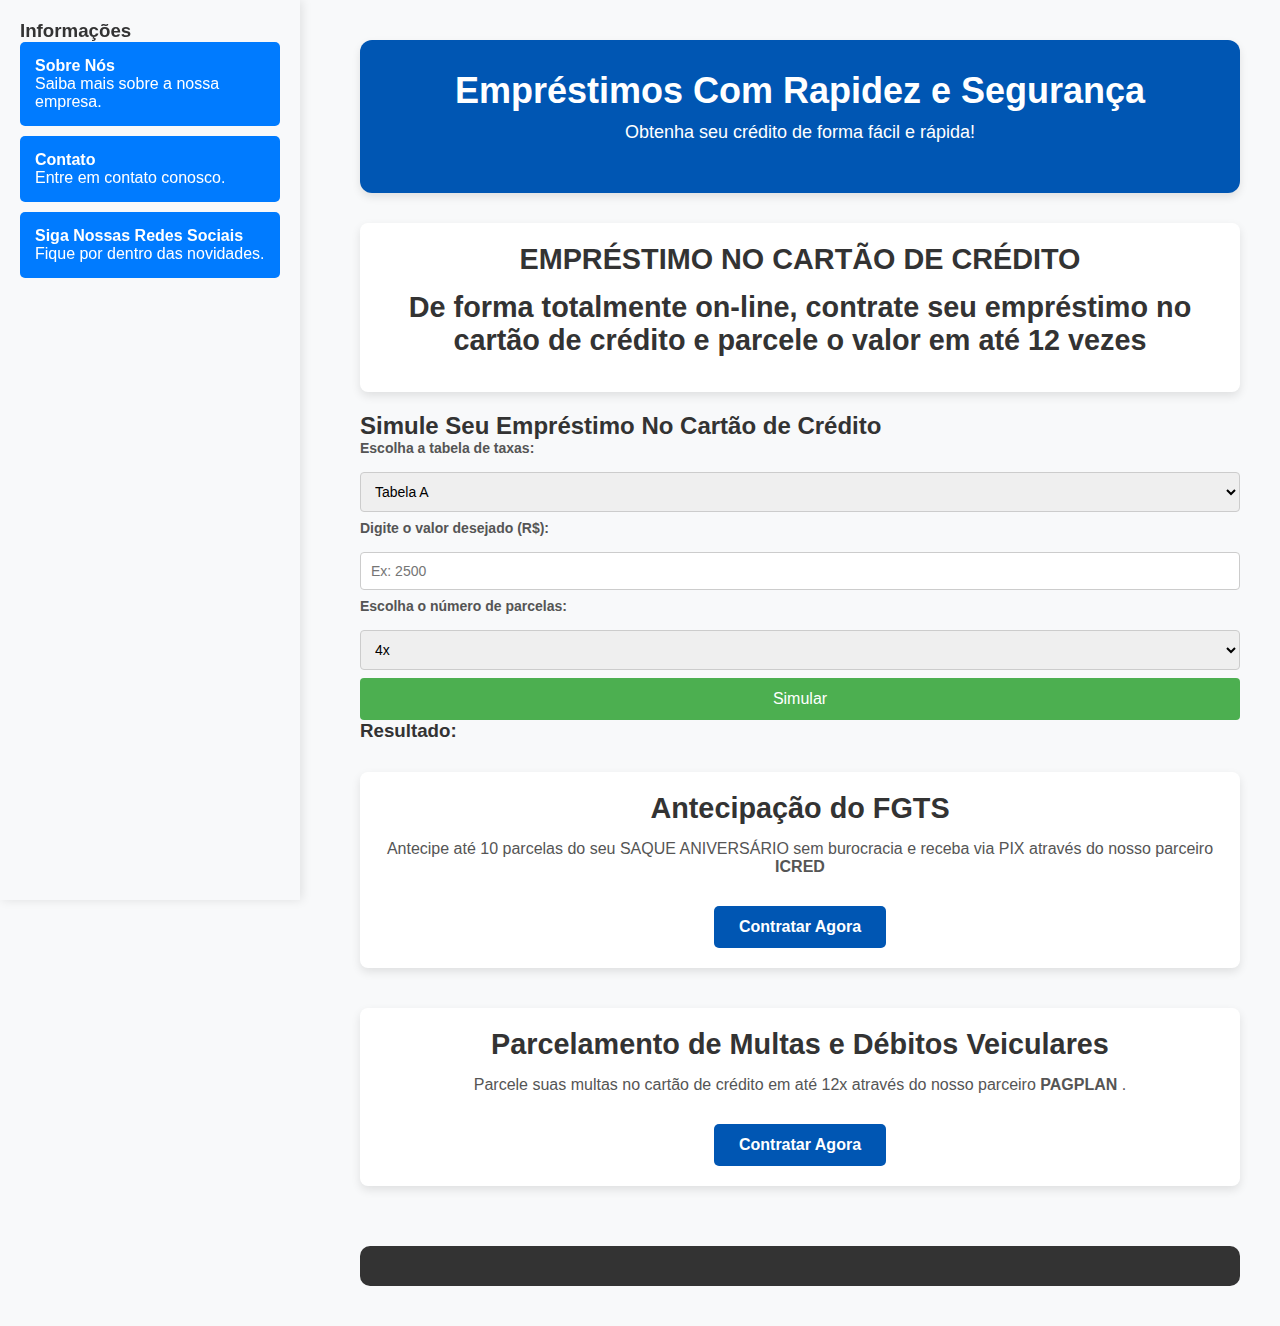
==== index.html @ 06c04c15 "Add files via upload" ====
<!DOCTYPE html>
<html lang="pt-br">
<head>
  <meta charset="UTF-8">
  <meta name="viewport" content="width=device-width, initial-scale=1.0">
  <title>Empréstimos Com Rapidez e Segurança</title>
  <link rel="stylesheet" href="style.css">
  <style>
    /* Estilo para a lateral esquerda com as caixinhas */
    .lateral-esquerda {
      position: fixed;
      top: 0;
      left: 0;
      width: 300px;
      height: 100%;
      background-color: #f8f9fa;
      padding: 20px;
      box-shadow: 2px 0px 10px rgba(0, 0, 0, 0.1);
    }

    .lateral-esquerda h3 {
      margin-top: 0;
    }

    .caixa {
      background-color: #007bff;
      color: white;
      padding: 15px;
      margin-bottom: 10px;
      border-radius: 5px;
      cursor: pointer;
      transition: background-color 0.3s;
    }

    .caixa:hover {
      background-color: #0056b3;
    }

    #conteudo {
      margin-left: 320px;
      padding: 20px;
    }
  </style>
</head>
<body>
  <!-- Lateral esquerda -->
  <div class="lateral-esquerda">
    <h3>Informações</h3>
    <div class="caixa">
      <h4>Sobre Nós</h4>
      <p>Saiba mais sobre a nossa empresa.</p>
    </div>
    <div class="caixa">
      <h4>Contato</h4>
      <p>Entre em contato conosco.</p>
    </div>
    <div class="caixa">
      <h4>Siga Nossas Redes Sociais</h4>
      <p>Fique por dentro das novidades.</p>
    </div>
  </div>

  <!-- Conteúdo do site -->
  <div id="conteudo">
    <header>
      <h1>Empréstimos Com Rapidez e Segurança</h1>
      <p>Obtenha seu crédito de forma fácil e rápida!</p>
    </header>
    <section class="produtos">
      <div class="produto">
        <h2>EMPRÉSTIMO NO CARTÃO DE CRÉDITO</h2>
        <h2>De forma totalmente on-line, contrate seu empréstimo no cartão de crédito e parcele o valor em até 12 vezes</h2>
      </div>
    </section>
    <section id="simulador">
      <h2>Simule Seu Empréstimo No Cartão de Crédito</h2>
      <label for="tabela">Escolha a tabela de taxas:</label>
      <select id="tabela">
          <option value="A">Tabela A</option>
          <option value="B">Tabela B</option>
          <option value="C">Tabela C</option>
          <option value="D">Tabela D</option>
          <option value="E">Tabela E</option>
          <option value="F">Tabela F</option>
          <option value="G">Tabela G</option>
          <option value="H">Tabela H</option>
          <option value="I">Tabela I</option>
          <option value="J">Tabela J</option>
          <option value="K">Tabela K</option>
          <option value="L">Tabela L</option>
          <option value="M">Tabela M</option>
          <option value="N">Tabela N</option>
      </select>
      <label for="valor">Digite o valor desejado (R$):</label>
      <input type="number" id="valor" placeholder="Ex: 2500">
      <label for="parcelas">Escolha o número de parcelas:</label>
      <select id="parcelas">
          <option value="4">4x</option>
          <option value="6">6x</option>
          <option value="8">8x</option>
          <option value="10">10x</option>
          <option value="12">12x</option>
      </select>
      <button onclick="simular()">Simular</button>
      <h3>Resultado:</h3>
      <p id="resultado"></p>
      
      <!-- Campo de WhatsApp será exibido após a simulação -->
      <div id="campo-whatsapp" style="display:none;">
        <label for="whatsapp">Digite seu DDD e número de telefone:</label>
        <input type="text" id="whatsapp" placeholder="Ex: 11 91234-5678">
        <button id="Contratar-agora" onclick="enviarContratacao()">Enviar Proposta Para o Whatsapp</button>
      </div>
  </section>
  <section class="produtos">
    <div class="produto">
      <h2>Antecipação do FGTS</h2>
      <p>Antecipe até 10 parcelas do seu SAQUE ANIVERSÁRIO sem burocracia e receba via PIX através do nosso parceiro <strong>ICRED</strong> </p>
      <a href="https://link.icred.app/7B1L5Yd" target="_blank">Contratar Agora</a>
    </div>
    <div class="produto">
      <h2>Parcelamento de Multas e Débitos Veiculares</h2>
      <p>Parcele suas multas no cartão de crédito em até 12x através do nosso parceiro <strong>PAGPLAN</strong> .</p>
      <a href="https://menortaxa.pagplan.com.br/wsdigital/" target="_blank">Contratar Agora</a>
    </div>
  </section>
    <footer>
    </footer>
  </div>

  <script>
    // Tabelas de Taxas Baseadas em R$ 1.000,00
    const tabelas = {
        "A": { "4": 455.09, "6": 304.80, "8": 229.67, "10": 184.59, "12": 154.54 },
        "B": { "4": 442.85, "6": 296.61, "8": 223.50, "10": 179.64, "12": 150.40 },
        "C": { "4": 430.61, "6": 288.42, "8": 217.33, "10": 174.68, "12": 146.25 },
        "D": { "4": 418.38, "6": 280.23, "8": 211.16, "10": 169.73, "12": 142.11 },
        "E": { "4": 406.14, "6": 272.04, "8": 205.00, "10": 164.78, "12": 137.96 },
        "F": { "4": 393.90, "6": 263.86, "8": 198.83, "10": 159.82, "12": 133.82 },
        "G": { "4": 381.67, "6": 255.67, "8": 192.67, "10": 154.87, "12": 129.68 },
        "H": { "4": 372.50, "6": 249.52, "8": 188.04, "10": 151.16, "12": 126.57 },
        "I": { "4": 363.50, "6": 243.38, "8": 183.42, "10": 147.45, "12": 123.47 },
        "J": { "4": 354.15, "6": 237.24, "8": 178.80, "10": 143.73, "12": 120.36 },
        "K": { "4": 341.92, "6": 229.06, "8": 172.64, "10": 138.79, "12": 116.22 },
        "L": { "4": 329.69, "6": 220.88, "8": 166.48, "10": 133.84, "12": 112.09 },
        "M": { "4": 320.51, "6": 214.74, "8": 161.86, "10": 130.13, "12": 108.98 },
        "N": { "4": 311.34, "6": 208.60, "8": 157.24, "10": 126.42, "12": 105.86 }
    };

    function simular() {
        var tabelaSelecionada = document.getElementById("tabela").value;
        var valorSolicitado = parseFloat(document.getElementById("valor").value);
        var parcelasSelecionadas = document.getElementById("parcelas").value;
        var valorFinal = tabelas[tabelaSelecionada][parcelasSelecionadas];

        // Calcular valor final baseado na tabela e valor solicitado
        var valorTotal = (valorSolicitado / 1000) * valorFinal;

        // Calcular o limite necessário do cartão
        var limiteNecessario = valorTotal * parcelasSelecionadas;

        // Exibir a simulação formatada na tela
        document.getElementById("resultado").innerHTML = 
            `Valor total: <strong>R$ ${valorTotal.toLocaleString('pt-BR', { style: 'currency', currency: 'BRL' })} (em ${parcelasSelecionadas} meses)</strong><br>` +
            `Limite Necessário do Cartão: <strong>R$ ${limiteNecessario.toLocaleString('pt-BR', { style: 'currency', currency: 'BRL' })}</strong>`;

        // Exibir o campo de WhatsApp
        document.getElementById("campo-whatsapp").style.display = "block";
    }

    function enviarContratacao() {
        var telefone = document.getElementById("whatsapp").value;
        var numeroCompleto = "55" + telefone.replace(/\D/g, ''); // Formatar número de telefone para o formato brasileiro

        var tabelaSelecionada = document.getElementById("tabela").value;
        var valorSolicitado = parseFloat(document.getElementById("valor").value);
        var parcelasSelecionadas = document.getElementById("parcelas").value;
        var valorFinal = tabelas[tabelaSelecionada][parcelasSelecionadas];

        // Calcular o valor da parcela
        var valorParcela = valorFinal / 1000 * valorSolicitado;

        // Calcular o limite necessário do cartão
        var limiteNecessario = valorParcela * parcelasSelecionadas;

         // Criar o objeto com os links de autocontratação
    const linksAutocontracao = {
        "A": "https://emprestimo.ayude.com.br/a0b40421-c81d-4756-8adf-67a93f4a9d04",
        "B": "https://emprestimo.ayude.com.br/52f60a91-cf7a-44ab-8305-a6c2c9c3b5b7",
        "C": "https://emprestimo.ayude.com.br/ef2e0e7a-abee-42a7-9d4c-516f17f25448",
        "D": "https://emprestimo.ayude.com.br/70e7fbe1-e550-43c7-a27b-e0556a46a1aa",
        "E": "https://emprestimo.ayude.com.br/4e18d1c4-895e-43d6-b50e-2945b4dcd970",
        "F": "https://emprestimo.ayude.com.br/1ac233ef-6a74-419d-b959-e1fec3152959",
        "G": "https://emprestimo.ayude.com.br/0030a89b-c170-47f4-9852-8e3437e05594",
        "H": "https://emprestimo.ayude.com.br/40e374a8-b685-4ac7-bc79-de4bc91517f4",
        "I": "https://emprestimo.ayude.com.br/bf92b39a-aba4-4859-8dd3-7ef33419fac4",
        "J": "https://emprestimo.ayude.com.br/91da67e8-3ad4-4a4d-9a76-81549c79c0bc",
        "K": "https://emprestimo.ayude.com.br/05a3e9ed-38c6-447d-ab7f-382639de06a1",
        "L": "https://emprestimo.ayude.com.br/086c8634-874c-49ec-a133-819a03d54d82",
        "M": "https://emprestimo.ayude.com.br/f52866b5-8f18-44b1-9b22-377d06630faa",
        "N": "https://emprestimo.ayude.com.br/0fef48dc-eace-44fd-ab13-8a5cbc01abab",
    };

    // Pegar o link da tabela selecionada
    var linkAutocontracao = linksAutocontracao[tabelaSelecionada];

        // Formatar a mensagem com o padrão solicitado
        var mensagem = encodeURIComponent(
            `Empréstimo solicitado: *Empréstimo no cartão*\n` +
            `Tabela: ${tabelaSelecionada}\n` +
            `Valor: *R$ ${valorSolicitado.toLocaleString('pt-BR', { style: 'currency', currency: 'BRL' })}*\n` +
            `Parcelas: *${parcelasSelecionadas}x*\n` +
            `Valor da parcela: *R$ ${valorParcela.toLocaleString('pt-BR', { style: 'currency', currency: 'BRL' })}*\n` +
            `Limite necessário do cartão: *R$ ${limiteNecessario.toLocaleString('pt-BR', { style: 'currency', currency: 'BRL' })}*\n` +
            `Abaixo o link de contratação: ${linkAutocontracao}`
        );

        var linkWhatsApp = `https://wa.me/${numeroCompleto}?text=${mensagem}`;
        window.open(linkWhatsApp, '_blank');
    }
  </script>
</body>
</html>
---- style.css ----
* {
  margin: 0;
  padding: 0;
  box-sizing: border-box;
  font-family: 'Arial', sans-serif;
}

body {
  background-color: #f8f9fa; /* Cor de fundo mais suave */
  color: #333;
  padding: 20px;
}

header {
  background-color: #0056b3; /* Azul escuro mais sério */
  color: white;
  padding: 30px;
  border-radius: 12px;
  box-shadow: 0 4px 8px rgba(0, 0, 0, 0.1);
  text-align: center;
}

header h1 {
  font-size: 36px;
  font-weight: bold;
  margin-bottom: 10px;
}

header p {
  font-size: 18px;
  margin-bottom: 20px;
}

.whatsapp-btn {
  display: inline-block;
  margin-top: 20px;
  padding: 12px 25px;
  background-color: #25d366; /* Cor do WhatsApp */
  color: white;
  text-decoration: none;
  border-radius: 5px;
  font-weight: bold;
  font-size: 16px;
}

.produtos {
  display: flex;
  flex-wrap: wrap;
  justify-content: center;
  gap: 20px;
  margin-top: 30px;
}

.produto {
  width: 100%;  /* Faz a div ocupar toda a largura disponível */
  box-sizing: border-box;  /* Inclui o padding e border no cálculo da largura */
  padding: 20px;
  background-color: #ffffff;  /* Cor de fundo opcional */
  margin-bottom: 20px;  /* Distância entre as caixinhas */
  border-radius: 8px;  /* Bordas arredondadas */
  box-shadow: 0px 4px 10px rgba(0, 0, 0, 0.1);  /* Sombra opcional */
  text-align: center;  /* Centraliza o texto dentro da div */
  display: flex;
  flex-direction: column;
  justify-content: center;
  align-items: center;
}

.produto:hover {
  transform: translateY(-10px);
  box-shadow: 0 6px 20px rgba(0, 0, 0, 0.15);
}

.produto h2 {
  font-size: 1.8em;  /* Tamanho maior do título */
  font-weight: bold;
  color: #333;
  margin-bottom: 15px;
}

.produto p {
  font-size: 16px;
  color: #555;
  margin-bottom: 15px;
}

.produto a {
  display: inline-block;
  margin-top: 15px;
  padding: 12px 25px;
  background-color: #0056b3;
  color: white;
  text-decoration: none;
  border-radius: 5px;
  font-size: 16px;
  font-weight: bold;
  transition: background-color 0.3s ease;
}

.produto a:hover {
  background-color: #003d80; /* Tom mais escuro de azul */
}

footer {
  margin-top: 40px;
  padding: 20px;
  background-color: #333;
  color: white;
  text-align: center;
  border-radius: 10px;
  font-size: 14px;
}

footer p {
  margin-top: 10px;
}

/* Estilo geral do formulário */
#formulario-emprestimo {
  max-width: 500px;
  margin: 20px auto;
  padding: 20px;
  border: 1px solid #ddd;
  border-radius: 8px;
  background-color: #f9f9f9;
  box-shadow: 0 4px 8px rgba(0, 0, 0, 0.1);
}

/* Estilo do título */
#formulario-emprestimo h2 {
  text-align: center;
  color: #333;
  margin-bottom: 20px;
}

/* Estilo para os rótulos (labels) */
label {
  display: block;
  font-size: 14px;
  font-weight: bold;
  margin-bottom: 8px;
  color: #555;
}

/* Estilo para os campos de entrada (inputs e selects) */
input[type="text"], input[type="number"], select {
  width: 100%;
  padding: 10px;
  margin: 8px 0;
  border: 1px solid #ccc;
  border-radius: 4px;
  font-size: 14px;
  box-sizing: border-box;
}

input[readonly] {
  background-color: #f1f1f1;
  cursor: not-allowed;
}

/* Estilo para o botão */
button {
  width: 100%;
  padding: 12px;
  font-size: 16px;
  background-color: #4CAF50;
  color: white;
  border: none;
  border-radius: 4px;
  cursor: pointer;
}

button:hover {
  background-color: #45a049;
}

/* Estilo para os campos obrigatórios */
input[required], select[required] {
  background-color: #fff6e5;
}

/* Estilo de foco nos campos */
input:focus, select:focus {
  border-color: #4CAF50;
  outline: none;
}
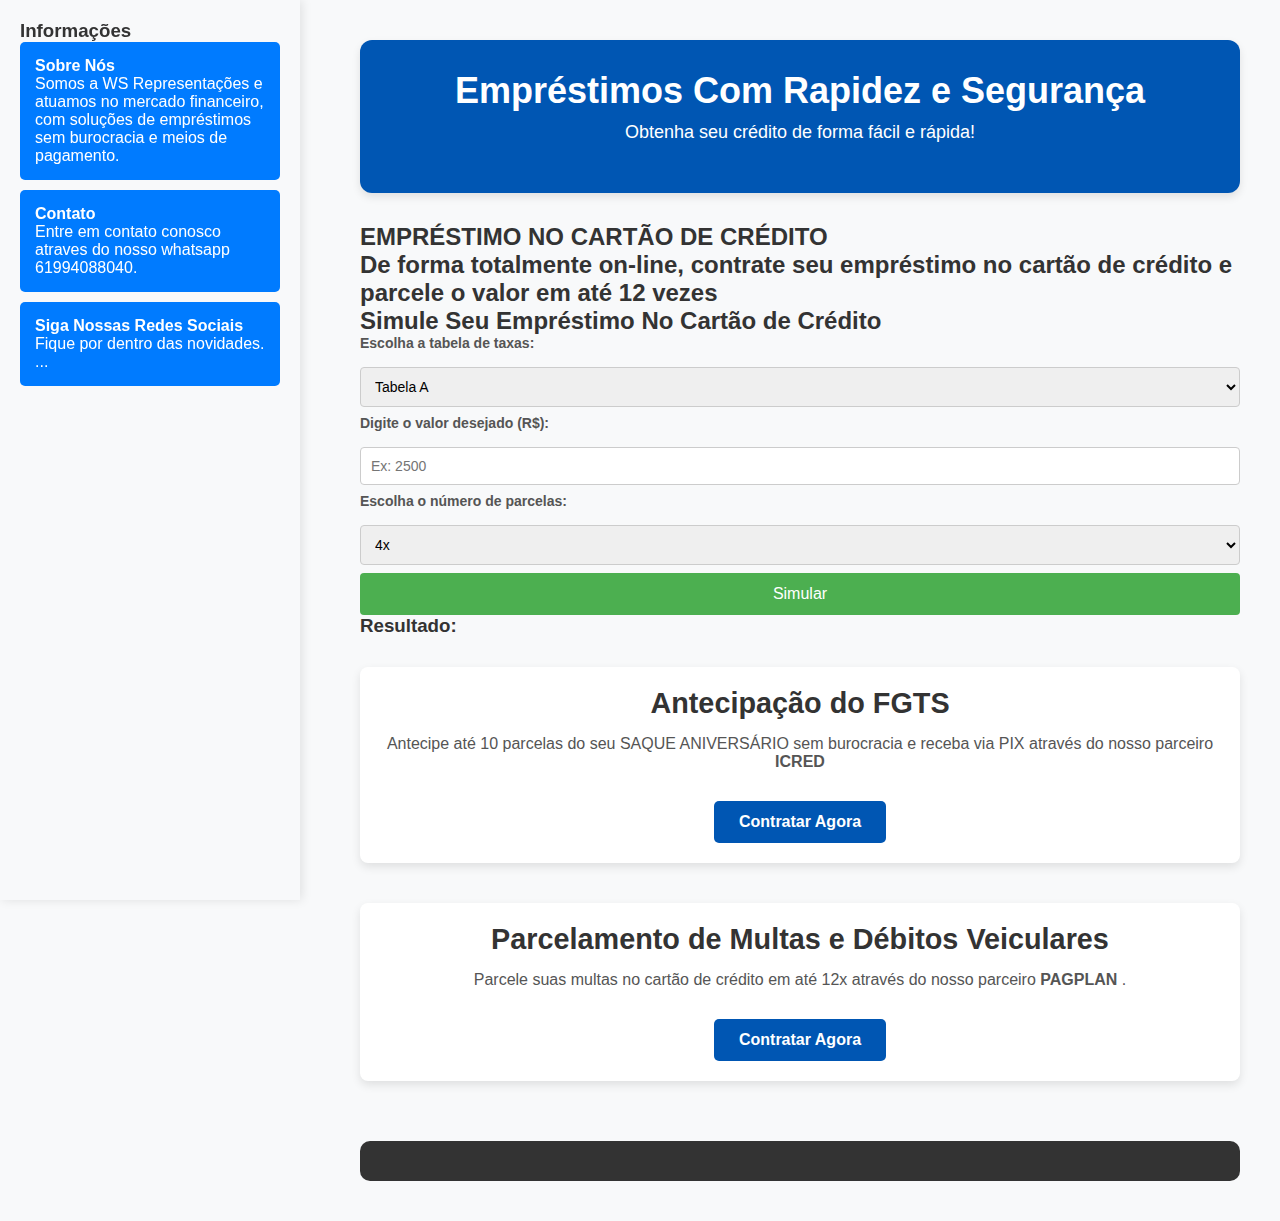
==== commit 8446a0c7: "Update index.html" ====
--- a/index.html
+++ b/index.html
@@ -48,15 +48,16 @@
     <h3>Informações</h3>
     <div class="caixa">
       <h4>Sobre Nós</h4>
-      <p>Saiba mais sobre a nossa empresa.</p>
+      <p>Somos a WS Representações e atuamos no mercado financeiro, com soluções de empréstimos sem burocracia e meios de pagamento.</p>
     </div>
     <div class="caixa">
       <h4>Contato</h4>
-      <p>Entre em contato conosco.</p>
+      <p>Entre em contato conosco atraves do nosso whatsapp 61994088040.</p>
     </div>
     <div class="caixa">
       <h4>Siga Nossas Redes Sociais</h4>
       <p>Fique por dentro das novidades.</p>
+      <p>...</p>
     </div>
   </div>
 
@@ -67,7 +68,7 @@
       <p>Obtenha seu crédito de forma fácil e rápida!</p>
     </header>
     <section class="produtos">
-      <div class="produto">
+      <div class="produto-cartao">
         <h2>EMPRÉSTIMO NO CARTÃO DE CRÉDITO</h2>
         <h2>De forma totalmente on-line, contrate seu empréstimo no cartão de crédito e parcele o valor em até 12 vezes</h2>
       </div>
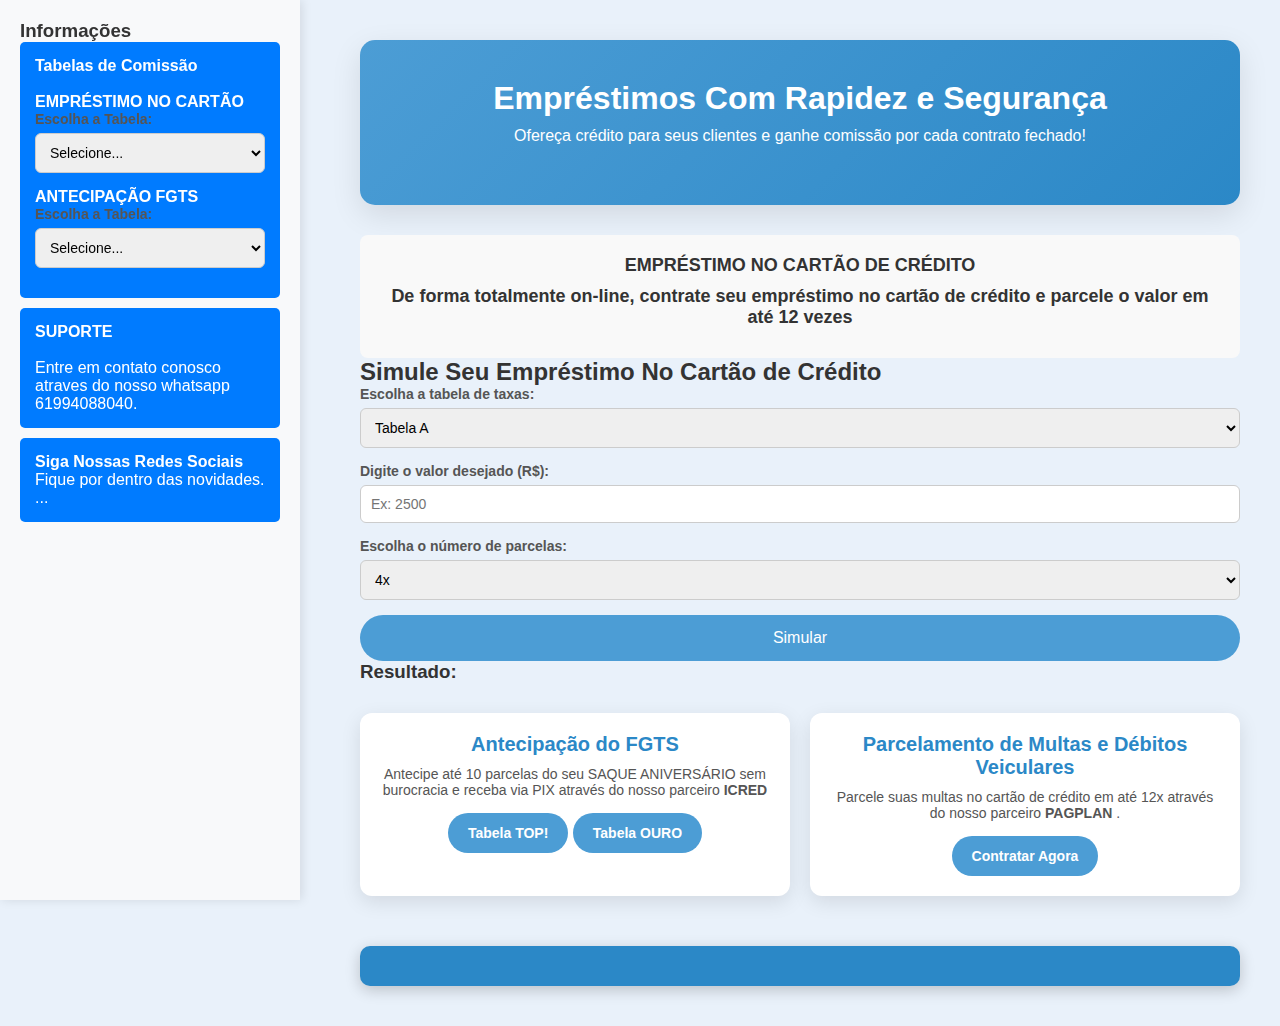
==== commit e2c2d524: "Update index.html" ====
--- a/index.html
+++ b/index.html
@@ -47,11 +47,105 @@
   <div class="lateral-esquerda">
     <h3>Informações</h3>
     <div class="caixa">
-      <h4>Sobre Nós</h4>
-      <p>Somos a WS Representações e atuamos no mercado financeiro, com soluções de empréstimos sem burocracia e meios de pagamento.</p>
-    </div>
+        <h4>Tabelas de Comissão</h4><br>
+
+        <h4>EMPRÉSTIMO NO CARTÃO</h4>
+        <label for="selecaoEmprestimo">Escolha a Tabela:</label>
+        <select id="selecaoEmprestimo">
+            <option value="" disabled selected>Selecione...</option>
+            <option value="14.5">Tabela A</option>
+            <option value="13.5">Tabela B</option>
+            <option value="12.5">Tabela C</option>
+            <option value="11.0">Tabela D</option>
+            <option value="10.0">Tabela E</option>
+            <option value="9.0">Tabela F</option>
+            <option value="8.0">Tabela G</option>
+            <option value="7.0">Tabela H</option>
+            <option value="6.5">Tabela I</option>
+            <option value="5.5">Tabela J</option>
+            <option value="4.5">Tabela K</option>
+            <option value="3.5">Tabela L</option>
+            <option value="2.5">Tabela M</option>
+            <option value="1.5">Tabela N</option>
+        </select>
+        <p id="resultadoEmprestimo"></p>
+
+        <h4>ANTECIPAÇÃO FGTS</h4>
+        <label for="selecaoFGTS">Escolha a Tabela:</label>
+        <select id="selecaoFGTS">
+            <option value="" disabled selected>Selecione...</option>
+            <option value="27.0">Tabela TOP</option>
+            <option value="6.0">Tabela Ouro</option>
+        </select>
+
+        <div id="contratoContainer" style="display: none;">
+            <label for="valorContrato">Valor do Contrato:</label>
+            <select id="valorContrato">
+                <option value="" disabled selected>Selecione...</option>
+                <option value="12">R$ 0,00 - R$ 99,99</option>
+                <option value="10">R$ 100,00 - R$ 399,99</option>
+                <option value="7">R$ 400,00 - R$ 4.999,99</option>
+                <option value="6">R$ 5.000,00 - R$ 9.999,99</option>
+                <option value="5">R$ 10.000,00 - R$ 19.999,99</option>
+                <option value="3.5">acima de R$ 20.000,00</option>
+            </select>
+        </div>
+
+        <p id="resultadoFGTS"></p>
+    </div>
+    <script>
+      // Função para formatar valores percentuais no padrão brasileiro
+      function formatarPercentual(valor) {
+          return new Intl.NumberFormat("pt-BR", {
+              minimumFractionDigits: 2,
+              maximumFractionDigits: 2
+          }).format(valor) + "%";
+      }
+  
+      // Função para formatar valores monetários (R$) no padrão brasileiro
+      function formatarMoeda(valor) {
+          return new Intl.NumberFormat("pt-BR", {
+              style: "currency",
+              currency: "BRL",
+              minimumFractionDigits: 2,
+              maximumFractionDigits: 2
+          }).format(valor);
+      }
+  
+      function atualizarComissao(selectId, resultadoId) {
+          document.getElementById(selectId).addEventListener("change", function () {
+              let valor = this.value;
+              let texto = this.options[this.selectedIndex].text;
+              document.getElementById(resultadoId).innerText = `A comissão da ${texto} é ${formatarPercentual(valor)}`;
+          });
+      }
+  
+      atualizarComissao("selecaoEmprestimo", "resultadoEmprestimo");
+  
+      document.getElementById("selecaoFGTS").addEventListener("change", function () {
+          let valorSelecionado = this.value;
+          let textoSelecionado = this.options[this.selectedIndex].text;
+          let resultadoFGTS = document.getElementById("resultadoFGTS");
+          let contratoContainer = document.getElementById("contratoContainer");
+  
+          if (valorSelecionado === "27.0") {
+              contratoContainer.style.display = "block";
+              resultadoFGTS.innerText = ""; // Aguarda seleção do contrato
+          } else {
+              contratoContainer.style.display = "none";
+              resultadoFGTS.innerText = `A comissão da ${textoSelecionado} é ${formatarPercentual(valorSelecionado)}`;
+          }
+      });
+  
+      document.getElementById("valorContrato").addEventListener("change", function () {
+          let valorContrato = this.value;
+          let resultadoFGTS = document.getElementById("resultadoFGTS");
+          resultadoFGTS.innerText = `A comissão para o contrato selecionado é ${formatarMoeda(valorContrato)}`;
+      });
+  </script>
     <div class="caixa">
-      <h4>Contato</h4>
+      <h4>SUPORTE</h4>
+      <br>
       <p>Entre em contato conosco atraves do nosso whatsapp 61994088040.</p>
     </div>
     <div class="caixa">
@@ -65,7 +159,7 @@
   <div id="conteudo">
     <header>
       <h1>Empréstimos Com Rapidez e Segurança</h1>
-      <p>Obtenha seu crédito de forma fácil e rápida!</p>
+      <p>Ofereça crédito para seus clientes e ganhe comissão por cada contrato fechado!</p>
     </header>
     <section class="produtos">
       <div class="produto-cartao">
@@ -108,7 +202,7 @@
       
       <!-- Campo de WhatsApp será exibido após a simulação -->
       <div id="campo-whatsapp" style="display:none;">
-        <label for="whatsapp">Digite seu DDD e número de telefone:</label>
+        <label for="whatsapp">Digite o DDD e número de telefone para envio do link de contratação:</label>
         <input type="text" id="whatsapp" placeholder="Ex: 11 91234-5678">
         <button id="Contratar-agora" onclick="enviarContratacao()">Enviar Proposta Para o Whatsapp</button>
       </div>
@@ -117,7 +211,8 @@
     <div class="produto">
       <h2>Antecipação do FGTS</h2>
       <p>Antecipe até 10 parcelas do seu SAQUE ANIVERSÁRIO sem burocracia e receba via PIX através do nosso parceiro <strong>ICRED</strong> </p>
-      <a href="https://link.icred.app/7B1L5Yd" target="_blank">Contratar Agora</a>
+      <a href="https://link.icred.app/tQirZNZ" target="_blank">Tabela TOP!</a>
+      <a href="https://link.icred.app/jJ0okqZ" target="_blank">Tabela OURO</a>
     </div>
     <div class="produto">
       <h2>Parcelamento de Multas e Débitos Veiculares</h2>
--- a/style.css
+++ b/style.css
@@ -1,3 +1,4 @@
+/* Reset padrão */
 * {
   margin: 0;
   padding: 0;
@@ -6,181 +7,273 @@
 }
 
 body {
-  background-color: #f8f9fa; /* Cor de fundo mais suave */
+  background-color: #e9f1fa;
   color: #333;
   padding: 20px;
 }
 
+/* HEADER */
 header {
-  background-color: #0056b3; /* Azul escuro mais sério */
-  color: white;
-  padding: 30px;
-  border-radius: 12px;
-  box-shadow: 0 4px 8px rgba(0, 0, 0, 0.1);
+  background: linear-gradient(135deg, #4c9dd5, #2b88c7);
+  color: white;
+  padding: 40px 20px;
+  border-radius: 15px;
+  box-shadow: 0 10px 30px rgba(0, 0, 0, 0.1);
   text-align: center;
 }
 
 header h1 {
-  font-size: 36px;
+  font-size: 32px;
   font-weight: bold;
   margin-bottom: 10px;
 }
 
 header p {
-  font-size: 18px;
+  font-size: 16px;
   margin-bottom: 20px;
 }
 
 .whatsapp-btn {
-  display: inline-block;
-  margin-top: 20px;
-  padding: 12px 25px;
-  background-color: #25d366; /* Cor do WhatsApp */
-  color: white;
-  text-decoration: none;
-  border-radius: 5px;
-  font-weight: bold;
-  font-size: 16px;
-}
-
-.produtos {
-  display: flex;
-  flex-wrap: wrap;
-  justify-content: center;
-  gap: 20px;
-  margin-top: 30px;
-}
-
-.produto {
-  width: 100%;  /* Faz a div ocupar toda a largura disponível */
-  box-sizing: border-box;  /* Inclui o padding e border no cálculo da largura */
-  padding: 20px;
-  background-color: #ffffff;  /* Cor de fundo opcional */
-  margin-bottom: 20px;  /* Distância entre as caixinhas */
-  border-radius: 8px;  /* Bordas arredondadas */
-  box-shadow: 0px 4px 10px rgba(0, 0, 0, 0.1);  /* Sombra opcional */
-  text-align: center;  /* Centraliza o texto dentro da div */
-  display: flex;
-  flex-direction: column;
-  justify-content: center;
-  align-items: center;
-}
-
-.produto:hover {
-  transform: translateY(-10px);
-  box-shadow: 0 6px 20px rgba(0, 0, 0, 0.15);
-}
-
-.produto h2 {
-  font-size: 1.8em;  /* Tamanho maior do título */
-  font-weight: bold;
-  color: #333;
-  margin-bottom: 15px;
-}
-
-.produto p {
-  font-size: 16px;
-  color: #555;
-  margin-bottom: 15px;
-}
-
-.produto a {
   display: inline-block;
   margin-top: 15px;
   padding: 12px 25px;
-  background-color: #0056b3;
+  background-color: #25d366;
   color: white;
   text-decoration: none;
-  border-radius: 5px;
+  border-radius: 50px;
+  font-weight: bold;
   font-size: 16px;
-  font-weight: bold;
-  transition: background-color 0.3s ease;
+  transition: background-color 0.3s ease, transform 0.3s ease;
+}
+
+.whatsapp-btn:hover {
+  background-color: #128c7e;
+  transform: scale(1.05);
+}
+
+/* GRID de PRODUTOS */
+.produtos {
+  display: grid;
+  grid-template-columns: repeat(auto-fit, minmax(250px, 1fr));
+  gap: 20px;
+  margin-top: 30px;
+}
+
+.produto {
+  background-color: white;
+  padding: 20px;
+  border-radius: 12px;
+  box-shadow: 0 6px 20px rgba(0, 0, 0, 0.1);
+  text-align: center;
+  transition: transform 0.3s ease, box-shadow 0.3s ease;
+}
+
+.produto:hover {
+  transform: translateY(-5px);
+  box-shadow: 0 8px 25px rgba(0, 0, 0, 0.15);
+}
+
+.produto h2 {
+  font-size: 20px;
+  color: #2b88c7;
+  margin-bottom: 10px;
+}
+
+.produto p {
+  font-size: 14px;
+  color: #555;
+  margin-bottom: 15px;
+}
+
+.produto a {
+  display: inline-block;
+  padding: 12px 20px;
+  background-color: #4c9dd5;
+  color: white;
+  text-decoration: none;
+  border-radius: 50px;
+  font-size: 14px;
+  font-weight: bold;
+  transition: background-color 0.3s ease, transform 0.3s ease;
 }
 
 .produto a:hover {
-  background-color: #003d80; /* Tom mais escuro de azul */
-}
-
-footer {
-  margin-top: 40px;
-  padding: 20px;
-  background-color: #333;
-  color: white;
-  text-align: center;
+  background-color: #2b88c7;
+  transform: scale(1.05);
+}
+
+/* FORMULÁRIO */
+#formulario-emprestimo {
+  max-width: 600px;
+  margin: 40px auto;
+  padding: 20px;
+  border: 2px solid #ddd;
   border-radius: 10px;
-  font-size: 14px;
-}
-
-footer p {
-  margin-top: 10px;
-}
-
-/* Estilo geral do formulário */
-#formulario-emprestimo {
-  max-width: 500px;
-  margin: 20px auto;
-  padding: 20px;
-  border: 1px solid #ddd;
-  border-radius: 8px;
-  background-color: #f9f9f9;
-  box-shadow: 0 4px 8px rgba(0, 0, 0, 0.1);
-}
-
-/* Estilo do título */
+  background-color: #ffffff;
+  box-shadow: 0 6px 20px rgba(0, 0, 0, 0.1);
+}
+
 #formulario-emprestimo h2 {
   text-align: center;
   color: #333;
+  font-size: 24px;
   margin-bottom: 20px;
 }
 
-/* Estilo para os rótulos (labels) */
 label {
+  font-size: 14px;
+  font-weight: bold;
+  color: #555;
   display: block;
-  font-size: 14px;
-  font-weight: bold;
-  margin-bottom: 8px;
-  color: #555;
-}
-
-/* Estilo para os campos de entrada (inputs e selects) */
+  margin-bottom: 6px;
+}
+
 input[type="text"], input[type="number"], select {
   width: 100%;
   padding: 10px;
-  margin: 8px 0;
+  margin-bottom: 15px;
   border: 1px solid #ccc;
-  border-radius: 4px;
-  font-size: 14px;
-  box-sizing: border-box;
-}
-
-input[readonly] {
-  background-color: #f1f1f1;
-  cursor: not-allowed;
-}
-
-/* Estilo para o botão */
+  border-radius: 6px;
+  font-size: 14px;
+}
+
 button {
   width: 100%;
-  padding: 12px;
+  padding: 14px;
   font-size: 16px;
-  background-color: #4CAF50;
+  background-color: #4c9dd5;
   color: white;
   border: none;
-  border-radius: 4px;
+  border-radius: 50px;
   cursor: pointer;
+  transition: background-color 0.3s ease, transform 0.3s ease;
 }
 
 button:hover {
-  background-color: #45a049;
-}
-
-/* Estilo para os campos obrigatórios */
-input[required], select[required] {
-  background-color: #fff6e5;
-}
-
-/* Estilo de foco nos campos */
-input:focus, select:focus {
-  border-color: #4CAF50;
-  outline: none;
-}
+  background-color: #2b88c7;
+  transform: scale(1.05);
+}
+
+/* FOOTER */
+footer {
+  margin-top: 50px;
+  padding: 20px;
+  background-color: #2b88c7;
+  color: white;
+  text-align: center;
+  border-radius: 10px;
+  font-size: 14px;
+  box-shadow: 0 4px 15px rgba(0, 0, 0, 0.2);
+}
+
+/* RESPONSIVIDADE */
+@media (max-width: 1024px) {
+  header h1 {
+    font-size: 28px;
+  }
+
+  .whatsapp-btn {
+    font-size: 14px;
+    padding: 10px 20px;
+  }
+}
+
+@media (max-width: 768px) {
+  .produtos {
+    grid-template-columns: repeat(auto-fit, minmax(200px, 1fr));
+  }
+
+  header {
+    padding: 30px;
+  }
+
+  header h1 {
+    font-size: 26px;
+  }
+
+  header p {
+    font-size: 14px;
+  }
+
+  .whatsapp-btn {
+    padding: 10px 18px;
+    font-size: 14px;
+  }
+}
+
+@media (max-width: 480px) {
+  header {
+    padding: 25px;
+  }
+
+  header h1 {
+    font-size: 22px;
+  }
+
+  header p {
+    font-size: 14px;
+  }
+
+  .whatsapp-btn {
+    font-size: 14px;
+    padding: 8px 15px;
+  }
+
+  .produtos {
+    display: flex;
+    flex-direction: column;
+    align-items: center;
+  }
+
+  .produto {
+    width: 90%;
+  }
+
+  button {
+    font-size: 14px;
+    padding: 12px;
+  }
+
+  footer {
+    font-size: 12px;
+  }
+}
+.produto-cartao {
+  background-color: #f9f9f9; /* Cor de fundo */
+  padding: 20px;
+  border-radius: 8px;
+  text-align: center; /* Centraliza o texto */
+  display: flex;
+  flex-direction: column;
+  align-items: center;
+  justify-content: center;
+}
+
+.produto-cartao h2 {
+  color: #333;
+  font-size: 18px;
+  font-weight: bold;
+  text-align: center; /* Garante que o título também fique centralizado */
+  margin-bottom: 10px;
+}
+
+/* RESPONSIVIDADE */
+@media (max-width: 768px) {
+  .produto-cartao {
+    padding: 15px;
+  }
+
+  .produto-cartao h2 {
+    font-size: 16px;
+  }
+}
+
+@media (max-width: 480px) {
+  .produto-cartao {
+    padding: 10px;
+  }
+
+  .produto-cartao h2 {
+    font-size: 14px;
+  }
+}
